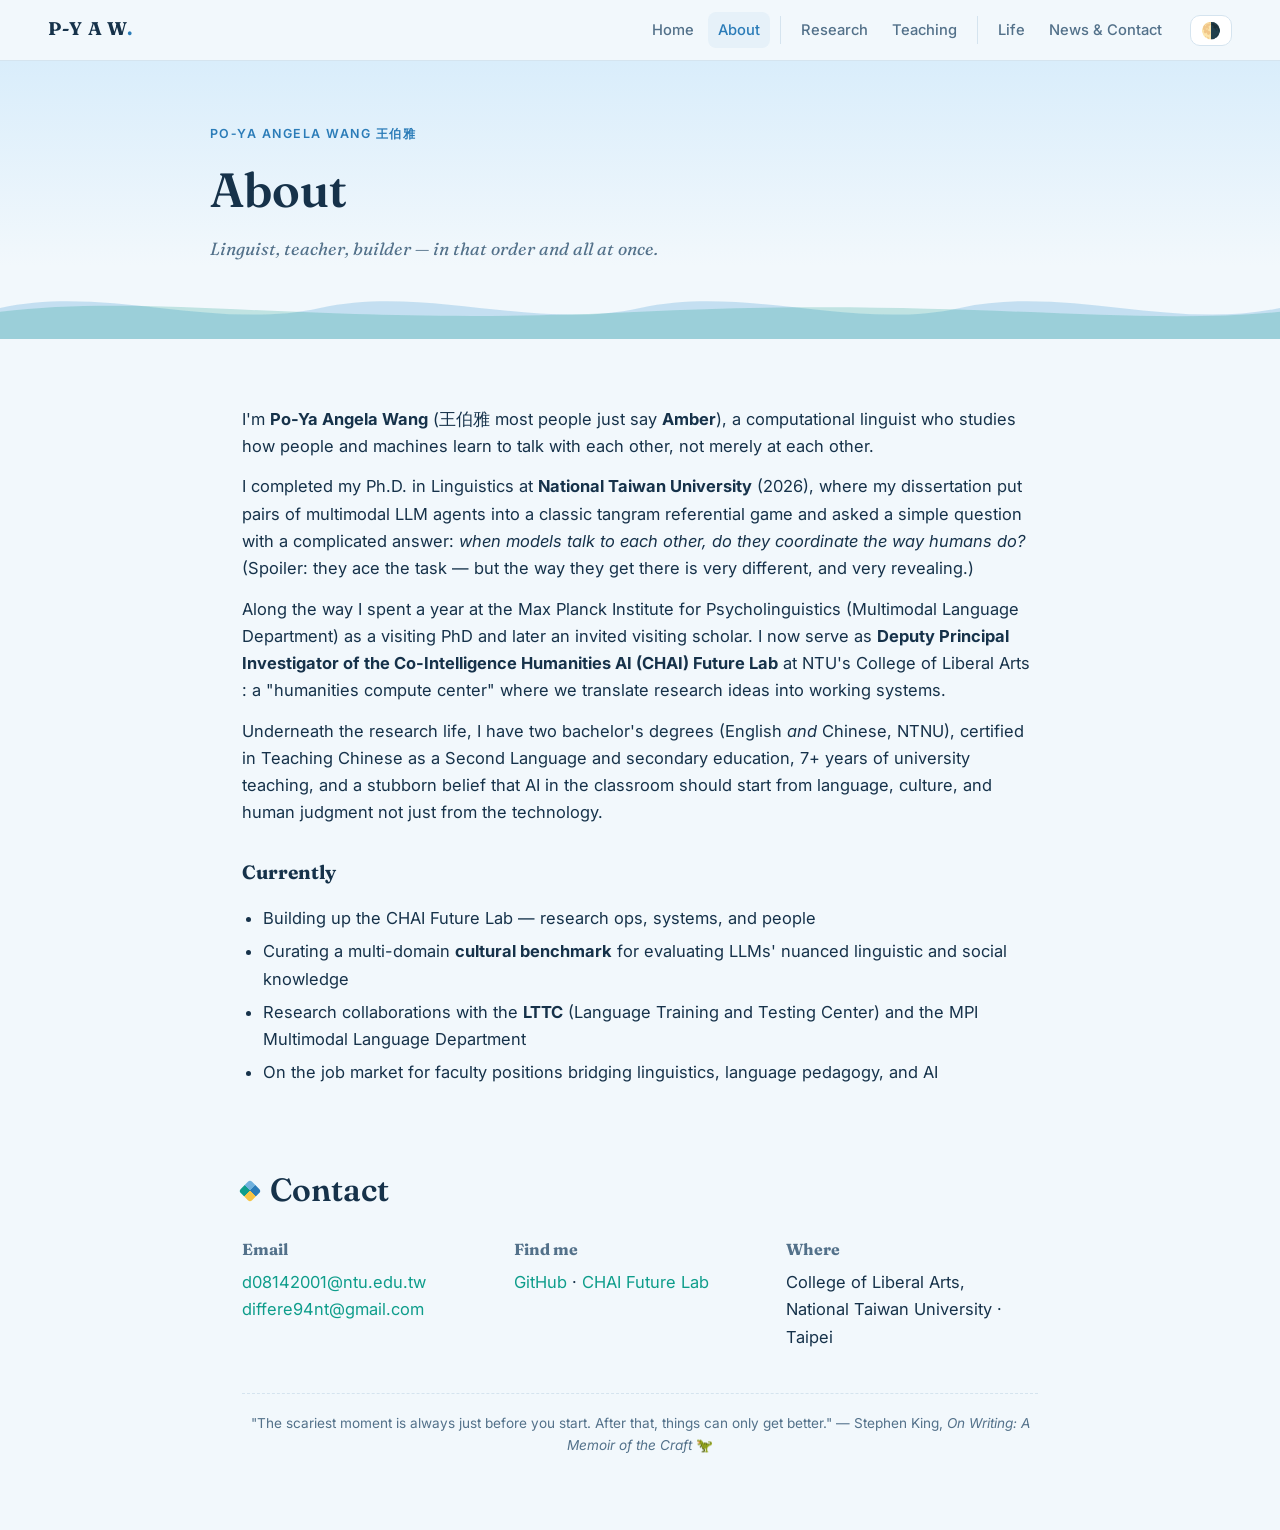
==== about.html @ 515011e5 "Personal academic website" ====
<!DOCTYPE html>
<html lang="en">
<head>
  <meta charset="UTF-8">
  <meta name="viewport" content="width=device-width, initial-scale=1.0">
  <title>About — Po-Ya Angela Wang</title>
  <meta name="description" content="About Po-Ya Angela Wang (Amber) — computational linguist, teacher, and Deputy PI of the CHAI Future Lab at NTU.">
  <link rel="icon" href="data:image/svg+xml,%3Csvg xmlns='http://www.w3.org/2000/svg' viewBox='0 0 32 32'%3E%3Cpolygon points='2,2 30,2 16,16' fill='%232b7cb8'/%3E%3Cpolygon points='2,2 2,30 16,16' fill='%230e9d8b'/%3E%3Cpolygon points='30,2 30,30 16,16' fill='%23f6c445'/%3E%3Cpolygon points='2,30 30,30 16,16' fill='%236fb1dd'/%3E%3C/svg%3E">
  <link rel="preconnect" href="https://fonts.googleapis.com">
  <link rel="preconnect" href="https://fonts.gstatic.com" crossorigin>
  <link href="https://fonts.googleapis.com/css2?family=Fraunces:ital,opsz,wght@0,9..144,400;0,9..144,500;0,9..144,600;0,9..144,700;1,9..144,400;1,9..144,600&family=Inter:wght@400;500;600;700&display=swap" rel="stylesheet">
  <link rel="stylesheet" href="assets/css/style.css">
</head>
<body data-page="about">

  <header class="page-hero">
    <div class="page-hero-inner">
      <p class="crumb">Po‑Ya Angela Wang 王伯雅</p>
      <h1>About</h1>
      <p class="tagline">Linguist, teacher, builder — in that order and all at once.</p>
    </div>
  </header>

  <main>
    <section class="section" data-md="content/about.md">
      <div class="md-body">Loading…</div>
    </section>
  </main>

  <script src="assets/js/main.js"></script>
</body>
</html>
---- assets/css/style.css ----
/* ============================================================
   Po-Ya Angela Wang — personal site
   Palette: ocean · sky · star — light blue / yellow / green.
   Light mode = daytime sky over the sea, dark mode = night
   ocean with stars and a hint of aurora.
   ============================================================ */

:root {
  --bg: #f2f8fc;
  --bg-soft: #e4eef7;
  --card: #ffffff;
  --ink: #16324a;
  --ink-soft: #53718a;
  --line: #d5e4ef;
  --accent: #2b7cb8;        /* ocean blue */
  --accent-2: #0e9d8b;      /* sea green */
  --accent-3: #f6c445;      /* sun yellow */
  --accent-4: #6fb1dd;      /* light sky blue */
  --accent-contrast: #ffffff;
  --chip-bg: #e6f1f9;
  --hero-grad: linear-gradient(180deg, #d9edfb 0%, rgba(217, 237, 251, 0) 90%);
  --wave-1: rgba(111, 177, 221, .35);
  --wave-2: rgba(14, 157, 139, .22);
  --shadow: 0 10px 30px rgba(22, 60, 90, .10);
  --serif: "Fraunces", "Noto Serif TC", Georgia, serif;
  --sans: "Inter", "Noto Sans TC", -apple-system, BlinkMacSystemFont, "Segoe UI", sans-serif;
}

[data-theme="dark"] {
  --bg: #0a1420;
  --bg-soft: #101d2e;
  --card: #14243a;
  --ink: #e6f0f8;
  --ink-soft: #9db4c8;
  --line: #23374d;
  --accent: #6ec1ff;        /* moonlit blue */
  --accent-2: #4fd8b8;      /* aurora green */
  --accent-3: #ffd97d;      /* starlight yellow */
  --accent-4: #8bb8d8;
  --accent-contrast: #082032;
  --chip-bg: #1a2c42;
  --hero-grad: linear-gradient(180deg, #0c1a2c 0%, rgba(12, 26, 44, 0) 90%);
  --wave-1: rgba(110, 193, 255, .16);
  --wave-2: rgba(79, 216, 184, .13);
  --shadow: 0 10px 30px rgba(0, 0, 0, .35);
}

* { box-sizing: border-box; }
html { scroll-behavior: smooth; scroll-padding-top: 76px; }
@media (prefers-reduced-motion: reduce) { html { scroll-behavior: auto; } }

body {
  margin: 0;
  font-family: var(--sans);
  font-size: 16.5px;
  line-height: 1.65;
  background: var(--bg);
  color: var(--ink);
  transition: background .3s ease, color .3s ease;
}

::selection { background: var(--accent-3); color: #16324a; }

/* ---------- sky canvas (stars & aurora, dark mode) ---------- */
#sky {
  position: fixed;
  inset: 0;
  z-index: 0;
  pointer-events: none;
  opacity: 0;
  transition: opacity 1.2s ease;
}
#nav, .hero, .waves, main, footer, #to-top, #progress { position: relative; z-index: 1; }

/* ---------- scroll progress (ocean gradient) ---------- */
#progress {
  position: fixed;
  top: 0; left: 0;
  height: 3px;
  width: 0;
  z-index: 60;
  background: linear-gradient(90deg, var(--accent) 0%, var(--accent-2) 55%, var(--accent-3) 100%);
  border-radius: 0 3px 3px 0;
  transition: width .15s linear;
}

a { color: var(--accent-2); text-decoration: none; border-bottom: 1px solid transparent; transition: border-color .15s; }
a:hover { border-bottom-color: var(--accent-2); }

code {
  font-family: ui-monospace, "SF Mono", Menlo, monospace;
  font-size: .88em;
  background: var(--chip-bg);
  padding: .1em .4em;
  border-radius: 5px;
}

/* ---------- file:// banner ---------- */
#file-banner {
  background: var(--accent-3);
  color: #26221c;
  padding: 10px 20px;
  text-align: center;
  font-size: .9rem;
}

/* ---------- nav ---------- */
#nav {
  position: sticky;
  top: 0;
  z-index: 50;
  display: flex;
  align-items: center;
  gap: 18px;
  padding: 12px clamp(16px, 4vw, 48px);
  background: color-mix(in srgb, var(--bg) 82%, transparent);
  backdrop-filter: blur(10px);
  -webkit-backdrop-filter: blur(10px);
  border-bottom: 1px solid var(--line);
}
.nav-name {
  font-family: var(--serif);
  font-weight: 700;
  font-size: 1.15rem;
  color: var(--ink);
  letter-spacing: .04em;
  white-space: nowrap;
}
.nav-name:hover { border-bottom-color: transparent; }
.nav-dot { color: var(--accent); }
.nav-links {
  display: flex;
  gap: 4px;
  margin-left: auto;
  overflow-x: auto;
  scrollbar-width: none;
}
.nav-links::-webkit-scrollbar { display: none; }
.nav-links a {
  color: var(--ink-soft);
  font-size: .92rem;
  font-weight: 500;
  padding: 6px 10px;
  border-radius: 8px;
  border-bottom: none;
  white-space: nowrap;
}
.nav-links a:hover { color: var(--ink); background: var(--chip-bg); }
.nav-links a.active { color: var(--accent); background: var(--chip-bg); }
.nav-sep {
  width: 1px;
  align-self: stretch;
  margin: 4px 6px;
  background: var(--line);
  flex: none;
}
#theme-toggle {
  border: 1px solid var(--line);
  background: var(--card);
  color: var(--ink);
  border-radius: 10px;
  font-size: 1rem;
  padding: 5px 10px;
  cursor: pointer;
  transition: transform .15s;
}
#theme-toggle:hover { transform: rotate(20deg); }

/* ---------- hero ---------- */
.hero {
  padding: clamp(40px, 8vh, 90px) clamp(16px, 5vw, 64px) 30px;
  background: var(--hero-grad);
  overflow: hidden;
}

/* drifting clouds (light mode only) */
.clouds { position: absolute; inset: 0; pointer-events: none; }
.clouds i {
  position: absolute;
  width: 260px; height: 60px;
  background: rgba(255, 255, 255, .55);
  border-radius: 999px;
  filter: blur(18px);
  animation: drift 60s linear infinite;
}
.clouds i:nth-child(1) { top: 12%; left: -280px; }
.clouds i:nth-child(2) { top: 32%; left: -280px; width: 340px; animation-duration: 85s; animation-delay: -30s; }
.clouds i:nth-child(3) { top: 6%;  left: -280px; width: 180px; animation-duration: 48s; animation-delay: -18s; }
@keyframes drift { to { transform: translateX(calc(100vw + 340px)); } }
[data-theme="dark"] .clouds { display: none; }
@media (prefers-reduced-motion: reduce) { .clouds i { animation: none; left: 20%; opacity: .4; } }

/* ---------- subpage hero ---------- */
.page-hero {
  padding: clamp(36px, 7vh, 72px) clamp(16px, 5vw, 64px) 26px;
  background: var(--hero-grad);
}
.page-hero-inner { max-width: 860px; margin: 0 auto; }
.crumb {
  margin: 0;
  color: var(--accent);
  font-weight: 600;
  letter-spacing: .12em;
  text-transform: uppercase;
  font-size: .78rem;
}
.page-hero h1 {
  font-family: var(--serif);
  font-size: clamp(2rem, 5vw, 3rem);
  font-weight: 600;
  margin: .3rem 0 .3rem;
  animation: rise .6s ease both;
}
.page-hero .tagline {
  font-family: var(--serif);
  font-style: italic;
  color: var(--ink-soft);
  font-size: 1.1rem;
  margin: 0;
  animation: rise .6s .08s ease both;
}
@keyframes rise { from { opacity: 0; transform: translateY(14px); } }
@media (prefers-reduced-motion: reduce) { .page-hero h1, .page-hero .tagline { animation: none; } }
.crumb a { color: inherit; }
.crumb a:hover { color: var(--accent-2); border-bottom-color: var(--accent-2); }
.page-links { display: flex; gap: 12px; flex-wrap: wrap; margin-top: 20px; }
.page-links .btn { padding: 8px 16px; font-size: .88rem; }

/* ---------- specimen figures (KTH homage) ---------- */
.specimen-strip { display: flex; gap: 18px; margin-top: 22px; flex-wrap: wrap; }
svg.specimen {
  width: 54px; height: 54px;
  filter: drop-shadow(0 4px 8px rgba(20, 50, 80, .18));
  animation: bob 4.5s ease-in-out infinite;
  cursor: pointer;
}
.specimen-strip .specimen:nth-child(2) { animation-delay: -1s; }
.specimen-strip .specimen:nth-child(3) { animation-delay: -2s; }
.specimen-strip .specimen:nth-child(4) { animation-delay: -3s; }
.specimen-strip .specimen:nth-child(5) { animation-delay: -4s; }
@keyframes bob { 50% { transform: translateY(-7px) rotate(2deg); } }
@media (prefers-reduced-motion: reduce) { svg.specimen { animation: none; } }
svg.specimen polygon { stroke-linejoin: round; stroke: var(--card); stroke-width: 1; transition: filter .2s; }
svg.specimen:hover polygon { filter: brightness(1.15); }
.s1 polygon { fill: #f0a832; }
.s2 polygon { fill: #56a8e8; }
.s3 polygon { fill: #f6c445; }
.s4 polygon { fill: #14a08c; }
.s5 polygon { fill: #7cc26b; }
.specimen-caption { font-size: .8rem; color: var(--ink-soft); margin: 10px 0 0; }

/* ---------- explore cards (home) ---------- */
.explore-label {
  font-family: var(--serif);
  font-size: .85rem;
  font-weight: 600;
  letter-spacing: .16em;
  text-transform: uppercase;
  color: var(--ink-soft);
  display: flex;
  align-items: center;
  gap: 12px;
  margin: 1.6em 0 .8em;
}
.explore-label::after {
  content: "";
  flex: 1;
  height: 1px;
  background: var(--line);
}
.explore {
  display: grid;
  grid-template-columns: repeat(auto-fill, minmax(215px, 1fr));
  gap: 16px;
}
.explore-card {
  display: block;
  background: var(--card);
  border: 1px solid var(--line);
  border-radius: 16px;
  padding: 20px;
  box-shadow: var(--shadow);
  color: var(--ink);
  border-bottom: 1px solid var(--line);
  transition: transform .2s, box-shadow .2s;
}
.explore-card:hover {
  transform: translateY(-5px) rotate(-.4deg);
  box-shadow: 0 16px 34px rgba(22, 60, 90, .16);
  border-bottom: 1px solid var(--line);
}
.explore-card svg {
  width: 44px; height: 44px;
  margin-bottom: 10px;
  transition: transform .25s;
}
.explore-card:hover svg { transform: translateY(-4px) rotate(-6deg) scale(1.08); }
.explore-card svg polygon { stroke-linejoin: round; }
.explore-card b { display: block; font-family: var(--serif); font-size: 1.1rem; margin-bottom: 4px; }
.explore-card span { font-size: .85rem; color: var(--ink-soft); line-height: 1.45; }
.c1 svg polygon { fill: #f0a832; }
.c2 svg polygon { fill: #56a8e8; }
.c3 svg polygon { fill: #f6c445; }
.c4 svg polygon { fill: #14a08c; }
.c5 svg polygon { fill: #1f6fa8; }
.c6 svg polygon { fill: #7cc26b; }
.c7 svg polygon { fill: #9fd0f0; }

/* ---------- news teaser (home) ---------- */
#news-teaser { list-style: none; padding: 0; margin: 0 0 1em; }

/* ---------- ocean waves divider ---------- */
.waves {
  height: 70px;
  overflow: hidden;
  margin-top: -20px;
}
.waves svg {
  display: block;
  width: 200%;
  height: 100%;
  animation: waveShift 16s linear infinite;
}
.waves svg.back {
  margin-top: -70px;
  animation-duration: 26s;
  animation-direction: reverse;
}
@keyframes waveShift { to { transform: translateX(-25%); } }
@media (prefers-reduced-motion: reduce) { .waves svg { animation: none; } }
.hero-inner {
  max-width: 1080px;
  margin: 0 auto;
  display: grid;
  grid-template-columns: 1.15fr .85fr;
  gap: clamp(24px, 5vw, 64px);
  align-items: center;
}
.hero-hello {
  margin: 0;
  color: var(--accent);
  font-weight: 600;
  letter-spacing: .12em;
  text-transform: uppercase;
  font-size: .85rem;
}
.hero h1 {
  font-family: var(--serif);
  font-size: clamp(2rem, 5vw, 3.2rem);
  line-height: 1.12;
  margin: .35rem 0 .2rem;
  font-weight: 600;
}
.zh-name { font-weight: 500; color: var(--ink-soft); font-size: .72em; white-space: nowrap; }
.hero-aka { margin: 0 0 1rem; color: var(--ink-soft); }
.hero-type {
  font-family: var(--serif);
  font-style: italic;
  font-size: 1.25rem;
  min-height: 1.8em;
  margin: 0 0 .9rem;
  color: var(--accent-2);
}
.caret { animation: blink 1s steps(1) infinite; color: var(--accent-2); font-style: normal; }
@keyframes blink { 50% { opacity: 0; } }
.hero-blurb { max-width: 46ch; color: var(--ink-soft); margin: 0 0 1.1rem; }
.hero-chips { display: flex; flex-wrap: wrap; gap: 8px; margin-bottom: 1.4rem; }
.chip {
  font-size: .8rem;
  font-weight: 500;
  background: var(--chip-bg);
  border: 1px solid var(--line);
  color: var(--ink-soft);
  border-radius: 999px;
  padding: 4px 12px;
}
.hero-cta { display: flex; gap: 12px; flex-wrap: wrap; }
.btn {
  display: inline-block;
  padding: 10px 20px;
  border-radius: 12px;
  font-weight: 600;
  font-size: .95rem;
  border-bottom: none;
  transition: transform .15s, box-shadow .15s;
}
.btn:hover { transform: translateY(-2px); border-bottom: none; }
.btn-primary { background: var(--accent); color: var(--accent-contrast); box-shadow: var(--shadow); }
.btn-ghost { border: 1.5px solid var(--line); color: var(--ink); background: var(--card); }

.hero-art { text-align: center; }
#tangram {
  width: 100%;
  max-width: 420px;
  cursor: pointer;
  filter: drop-shadow(0 12px 18px rgba(60, 45, 20, .18));
}
#tangram polygon {
  stroke: var(--bg);
  stroke-width: .06;
  stroke-linejoin: round;
  transition: filter .2s;
}
#tangram polygon:hover { filter: brightness(1.18) saturate(1.15); }
.hero-caption { font-size: .82rem; color: var(--ink-soft); margin-top: 8px; }
.linklike {
  background: none; border: none; padding: 0;
  color: var(--accent-2); cursor: pointer; font: inherit;
}
.linklike:hover { text-decoration: underline; }

/* ---------- sections ---------- */
.section, footer {
  max-width: 860px;
  margin: 0 auto;
  padding: clamp(36px, 6vh, 64px) clamp(16px, 4vw, 32px) 8px;
}
.section h2, footer h2 {
  font-family: var(--serif);
  font-size: clamp(1.5rem, 3vw, 2rem);
  font-weight: 600;
  display: flex;
  align-items: center;
  gap: 12px;
  margin: 0 0 1.2rem;
}
.sq {
  width: 16px; height: 16px;
  background: conic-gradient(var(--accent) 0 25%, var(--accent-3) 25% 50%, var(--accent-2) 50% 75%, var(--accent-4) 75%);
  border-radius: 3px;
  transform: rotate(45deg);
  flex: none;
}
.section h3 {
  font-family: var(--serif);
  font-size: 1.2rem;
  margin: 1.6em 0 .5em;
}
.md-body p { margin: .8em 0; }
.md-body ul, .md-body ol { padding-left: 1.3em; }
.md-body li { margin: .35em 0; }
.md-body blockquote {
  margin: 1em 0;
  padding: .6em 1.1em;
  border-left: 4px solid var(--accent-3);
  background: var(--bg-soft);
  border-radius: 0 10px 10px 0;
  color: var(--ink-soft);
}
.md-body hr { border: none; border-top: 1px dashed var(--line); margin: 2em 0; }
.md-body img { max-width: 100%; border-radius: 12px; }

/* stat chips  (":: value :: label" lines in markdown) */
.stats {
  display: grid;
  grid-template-columns: repeat(auto-fit, minmax(150px, 1fr));
  gap: 12px;
  margin: 1.2em 0;
}
.stat {
  background: var(--card);
  border: 1px solid var(--line);
  border-radius: 14px;
  padding: 14px 16px;
  box-shadow: var(--shadow);
}
.stat b {
  display: block;
  font-family: var(--serif);
  font-size: 1.5rem;
  color: var(--accent);
  line-height: 1.2;
}
.stat span { font-size: .82rem; color: var(--ink-soft); }

/* ---------- publications ---------- */
.pub-toolbar {
  display: flex;
  flex-wrap: wrap;
  gap: 8px;
  align-items: center;
  margin-bottom: 1.2em;
}
.pub-toolbar input {
  flex: 1 1 180px;
  padding: 8px 14px;
  border-radius: 10px;
  border: 1px solid var(--line);
  background: var(--card);
  color: var(--ink);
  font: inherit;
  font-size: .9rem;
}
.pub-toolbar input:focus { outline: 2px solid var(--accent-2); border-color: transparent; }
.pub-chip {
  border: 1px solid var(--line);
  background: var(--card);
  color: var(--ink-soft);
  border-radius: 999px;
  padding: 5px 14px;
  font-size: .82rem;
  font-weight: 500;
  cursor: pointer;
  transition: all .15s;
}
.pub-chip:hover { border-color: var(--accent-2); color: var(--ink); }
.pub-chip.active { background: var(--accent-2); border-color: var(--accent-2); color: var(--accent-contrast); }
.pub-entry {
  position: relative;
  background: var(--card);
  border: 1px solid var(--line);
  border-left: 4px solid var(--accent-4);
  border-radius: 12px;
  padding: 12px 84px 12px 16px;
  margin: 10px 0;
  transition: transform .15s, box-shadow .15s;
}
.pub-entry:hover { transform: translateX(4px); box-shadow: var(--shadow); }
.pub-entry p { margin: 0; font-size: .95rem; }
.pub-year {
  position: absolute;
  top: 10px; right: 12px;
  font-family: var(--serif);
  font-weight: 600;
  font-size: .9rem;
  color: var(--accent);
  background: var(--chip-bg);
  border-radius: 8px;
  padding: 2px 9px;
}
.pub-group.hidden, .pub-entry.hidden { display: none; }
.pub-group h3 { margin-top: 1.8em; }

/* ---------- cards (life section) ---------- */
.cards {
  display: grid;
  grid-template-columns: repeat(auto-fill, minmax(240px, 1fr));
  gap: 16px;
  margin-top: .5em;
}
.card {
  background: var(--card);
  border: 1px solid var(--line);
  border-radius: 16px;
  padding: 18px 20px;
  box-shadow: var(--shadow);
  transition: transform .2s;
}
.card:hover { transform: translateY(-4px) rotate(-.4deg); }
.card h3 { margin: 0 0 .5em; font-size: 1.05rem; }
.card p { margin: 0; font-size: .92rem; color: var(--ink-soft); }

/* ---------- timeline (news) ---------- */
.timeline { list-style: none; padding: 0; margin: 0; position: relative; }
.timeline::before {
  content: "";
  position: absolute;
  left: 7px; top: 6px; bottom: 6px;
  width: 2px;
  background: var(--line);
}
.timeline li {
  position: relative;
  padding: 0 0 18px 32px;
  margin: 0;
}
.timeline li::before {
  content: "";
  position: absolute;
  left: 0; top: 7px;
  width: 12px; height: 12px;
  border-radius: 3px;
  transform: rotate(45deg);
  background: var(--accent-2);
}
.timeline li:nth-child(4n+2)::before { background: var(--accent); }
.timeline li:nth-child(4n+3)::before { background: var(--accent-3); }
.timeline li:nth-child(4n+4)::before { background: var(--accent-4); }

/* ---------- footer ---------- */
footer { padding-bottom: 60px; }
.contact-grid {
  display: grid;
  grid-template-columns: repeat(auto-fit, minmax(200px, 1fr));
  gap: 20px;
}
.contact-grid h3 { font-family: var(--serif); font-size: 1rem; margin: 0 0 .4em; color: var(--ink-soft); }
.contact-grid p { margin: 0; }
.footer-note {
  margin-top: 42px;
  padding-top: 18px;
  border-top: 1px dashed var(--line);
  color: var(--ink-soft);
  font-size: .85rem;
  text-align: center;
}
.dino { cursor: help; display: inline-block; transition: transform .2s; }
.dino:hover { transform: scale(1.4) rotate(-10deg); }

/* ---------- reveal on scroll ---------- */
.reveal { opacity: 0; transform: translateY(18px); transition: opacity .6s ease, transform .6s ease; }
.reveal.in { opacity: 1; transform: none; }
@media (prefers-reduced-motion: reduce) {
  .reveal { opacity: 1; transform: none; transition: none; }
}

/* ---------- back to top ---------- */
#to-top {
  position: fixed;
  right: 20px; bottom: 20px;
  width: 42px; height: 42px;
  border-radius: 12px;
  border: 1px solid var(--line);
  background: var(--card);
  color: var(--ink);
  font-size: 1.1rem;
  cursor: pointer;
  opacity: 0;
  pointer-events: none;
  transition: opacity .25s, transform .15s;
  box-shadow: var(--shadow);
}
#to-top.show { opacity: 1; pointer-events: auto; }
#to-top:hover { transform: translateY(-3px); }

/* ---------- responsive ---------- */
@media (max-width: 800px) {
  .hero-inner { grid-template-columns: 1fr; }
  .hero-art { order: -1; }
  #tangram { max-width: 300px; }
  .pub-entry { padding-right: 16px; }
  .pub-year { position: static; display: inline-block; margin-bottom: 6px; }
}
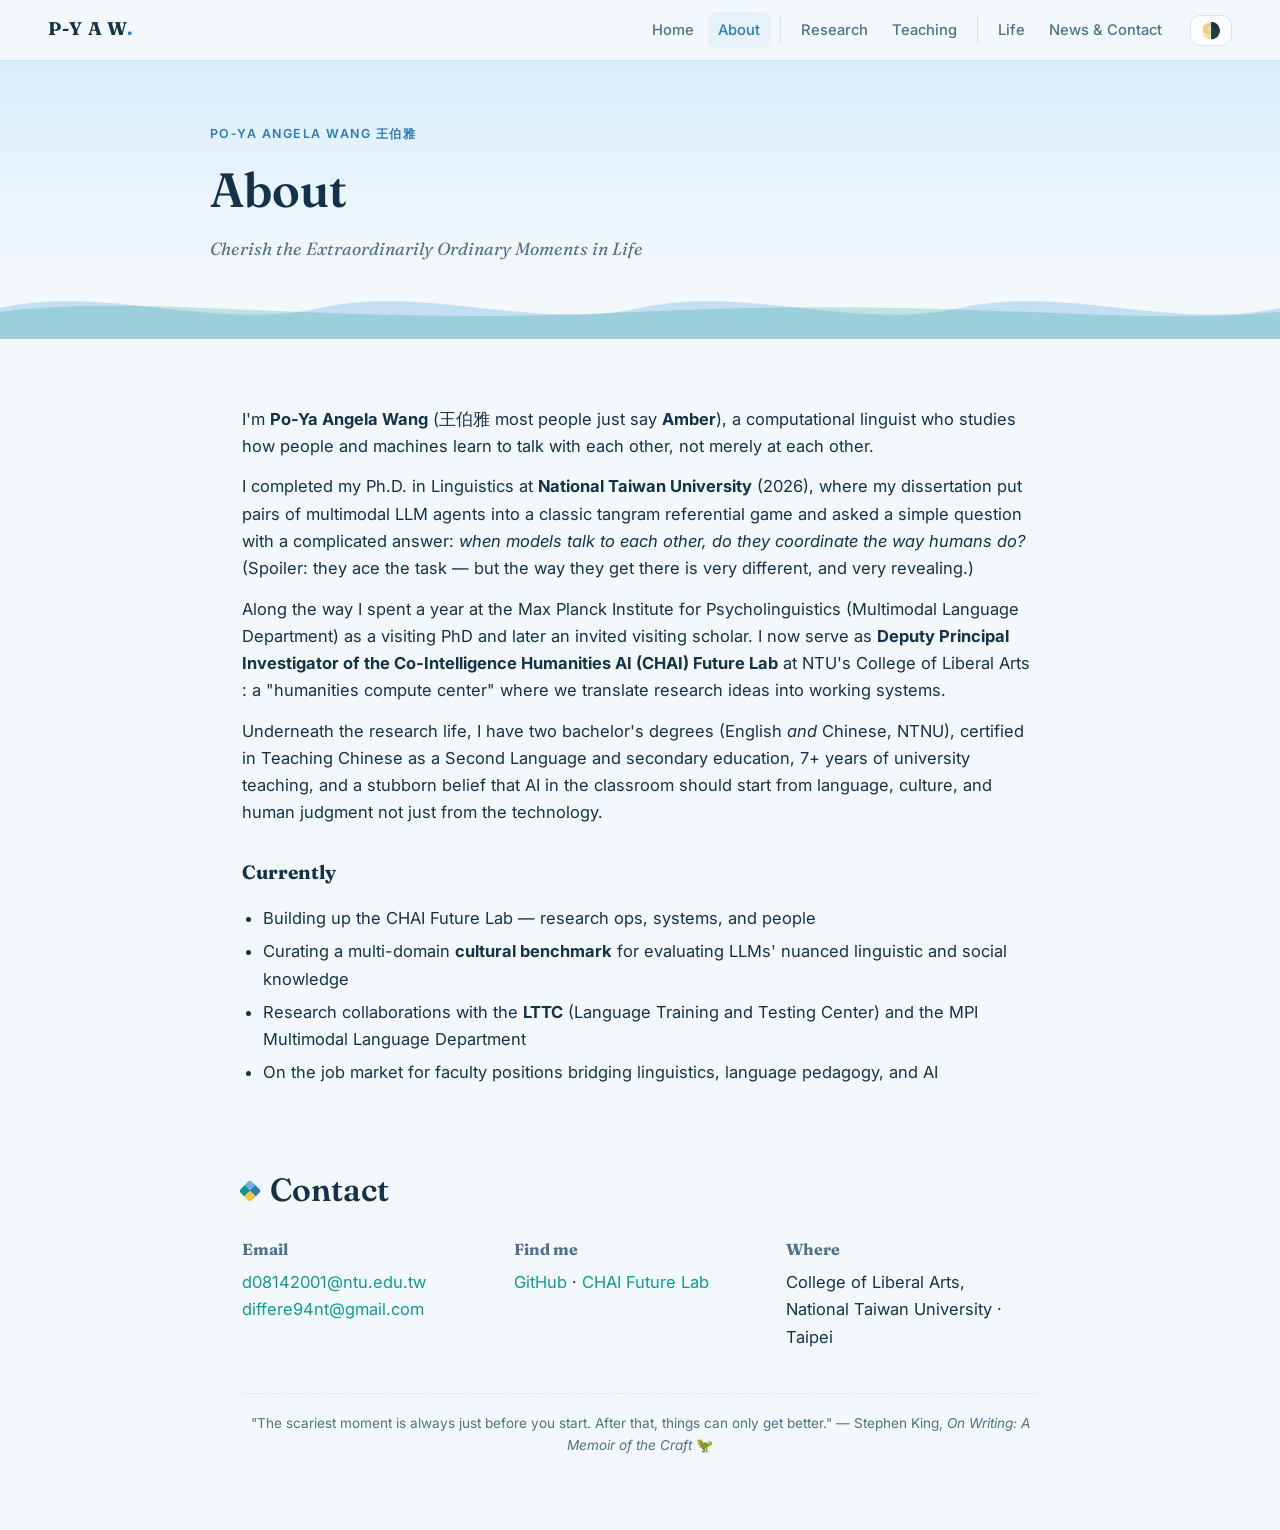
==== commit b3289cff: "update news" ====
--- a/about.html
+++ b/about.html
@@ -17,7 +17,7 @@
     <div class="page-hero-inner">
       <p class="crumb">Po‑Ya Angela Wang 王伯雅</p>
       <h1>About</h1>
-      <p class="tagline">Linguist, teacher, builder — in that order and all at once.</p>
+      <p class="tagline">Cherish the Extraordinarily Ordinary Moments in Life</p>
     </div>
   </header>
 
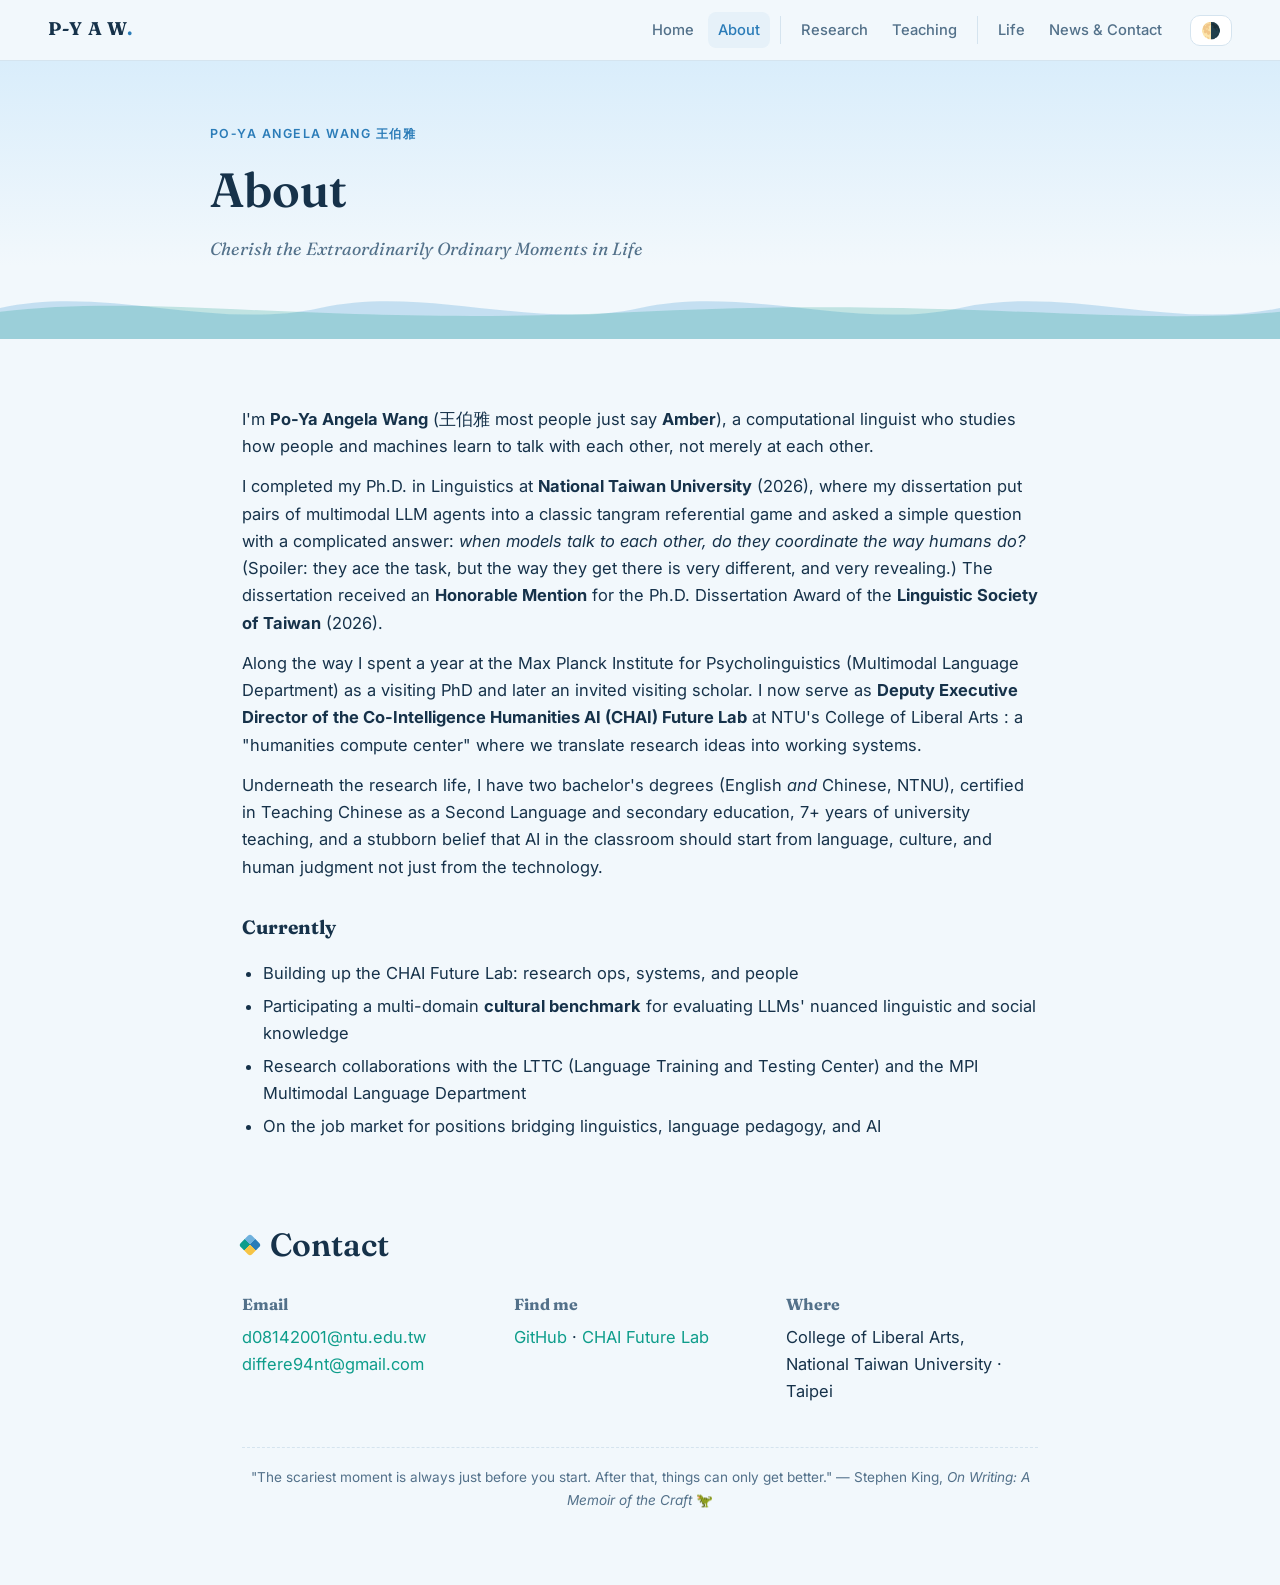
==== commit a49784f2: "Update title, fencing weapon, and add dissertation award - Deputy PI/Deputy Principal Investigator -" ====
--- a/about.html
+++ b/about.html
@@ -4,7 +4,7 @@
   <meta charset="UTF-8">
   <meta name="viewport" content="width=device-width, initial-scale=1.0">
   <title>About — Po-Ya Angela Wang</title>
-  <meta name="description" content="About Po-Ya Angela Wang (Amber) — computational linguist, teacher, and Deputy PI of the CHAI Future Lab at NTU.">
+  <meta name="description" content="About Po-Ya Angela Wang (Amber) — computational linguist, teacher, and Deputy Executive Director of the CHAI Future Lab at NTU.">
   <link rel="icon" href="data:image/svg+xml,%3Csvg xmlns='http://www.w3.org/2000/svg' viewBox='0 0 32 32'%3E%3Cpolygon points='2,2 30,2 16,16' fill='%232b7cb8'/%3E%3Cpolygon points='2,2 2,30 16,16' fill='%230e9d8b'/%3E%3Cpolygon points='30,2 30,30 16,16' fill='%23f6c445'/%3E%3Cpolygon points='2,30 30,30 16,16' fill='%236fb1dd'/%3E%3C/svg%3E">
   <link rel="preconnect" href="https://fonts.googleapis.com">
   <link rel="preconnect" href="https://fonts.gstatic.com" crossorigin>
